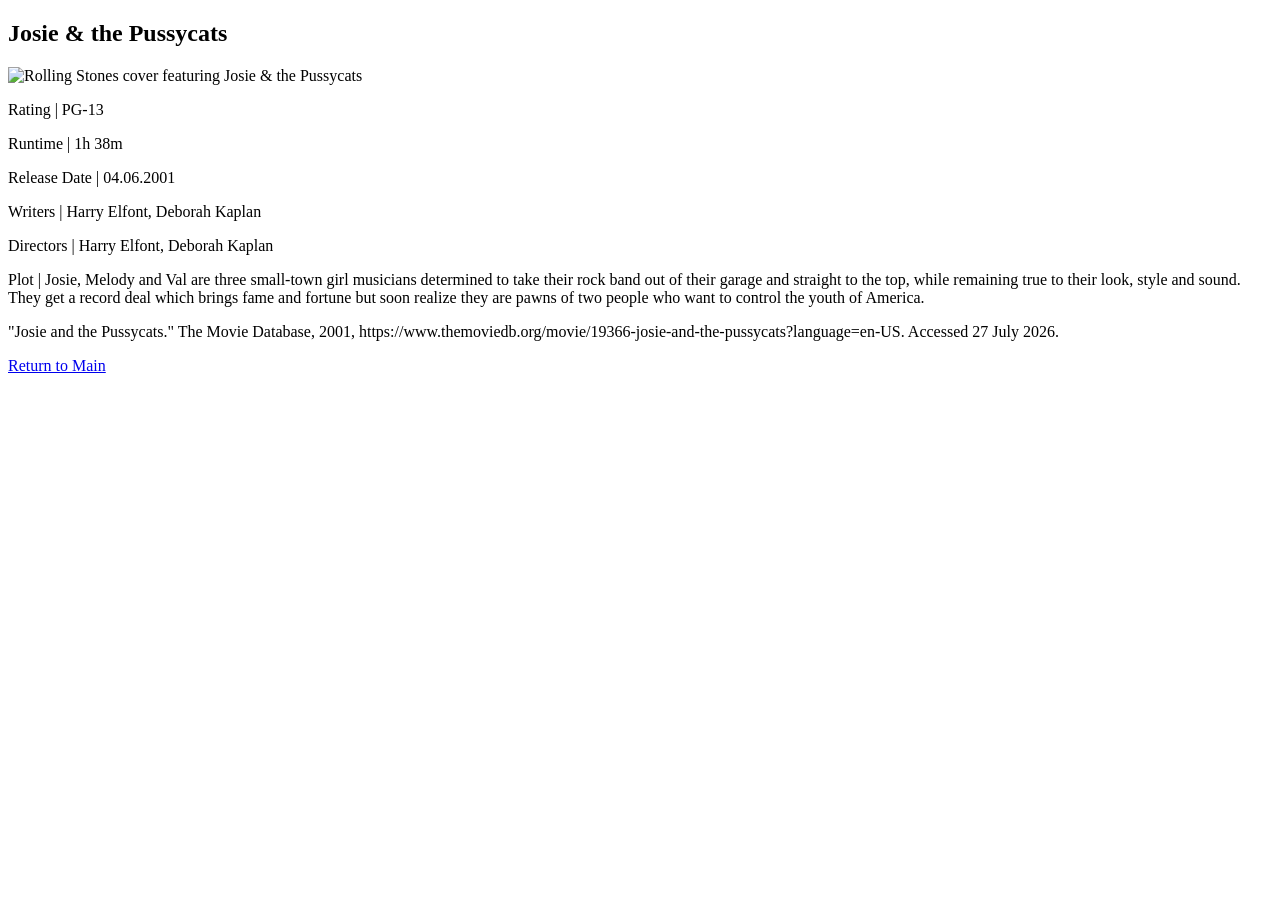
==== pages/josie.html @ ec2ff248 "tagged Josie page" ====
<!DOCTYPE html>
<html lang="en">
    <head>
        <meta charset="utf-8">
        <meta name="viewport" content="width:device-width, initial-scale=1.0"> 
        <meta name="author" content="Cristopher Farrell">
        <meta name="description" content="A summary of the film Turbo Kid.">
        <meta name="robots" content="index, follow">
        <title>Josie & the Pussycats | Farrell</title>
        <link rel="stylesheet" href="styles.css">
    </head>
    <body>
        <section id="title_poster">
            <h1>Josie & the Pussycats</h1>
            <img src="images/josie_rolling_stone_cover.jpg" alt="Rolling Stones cover featuring Josie & the Pussycats">
        </section>
        <section id="r_r_r">
            <p>Rating | PG-13</p>
            <p>Runtime | 1h 38m</p>
            <p>Release Date | 04.06.2001</p>
        </section>
        <section id="w_d">
            <p>Writers | Harry Elfont, Deborah Kaplan</p>
            <p>Directors | Harry Elfont, Deborah Kaplan</p>
        </section>
        <section id="plot">
            <p>
                Plot | Josie, Melody and Val are three small-town girl musicians determined to take their rock band out of their garage and straight to the top, 
                while remaining true to their look, style and sound. They get a record deal which brings fame and fortune but soon realize they are pawns of 
                two people who want to control the youth of America.
            </p>
        </section>
    </body>
    <footer>
        <p>"Josie and the Pussycats." The Movie Database, 2001, https://www.themoviedb.org/movie/19366-josie-and-the-pussycats?language=en-US. Accessed 27 July 2026.</p>
        <a href="index.html">Return to Main</a>
    </footer>
</html>
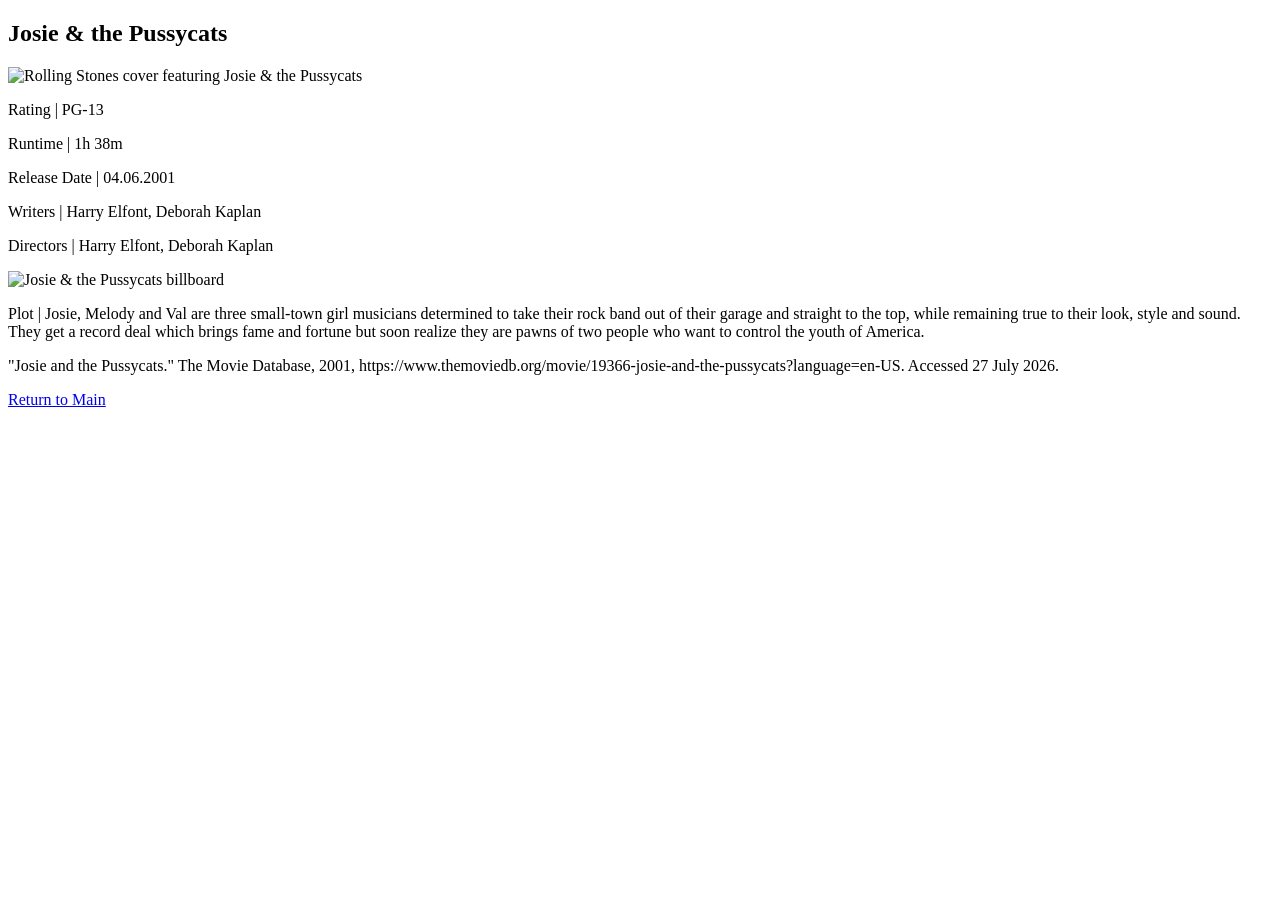
==== commit 90697571: "changed stylesheet added img" ====
--- a/pages/josie.html
+++ b/pages/josie.html
@@ -7,7 +7,7 @@
         <meta name="description" content="A summary of the film Turbo Kid.">
         <meta name="robots" content="index, follow">
         <title>Josie & the Pussycats | Farrell</title>
-        <link rel="stylesheet" href="styles.css">
+        <link rel="stylesheet" href="josie_styles.css">
     </head>
     <body>
         <section id="title_poster">
@@ -23,6 +23,7 @@
             <p>Writers | Harry Elfont, Deborah Kaplan</p>
             <p>Directors | Harry Elfont, Deborah Kaplan</p>
         </section>
+        <img src="josie_billboard.png" alt="Josie & the Pussycats billboard">
         <section id="plot">
             <p>
                 Plot | Josie, Melody and Val are three small-town girl musicians determined to take their rock band out of their garage and straight to the top, 
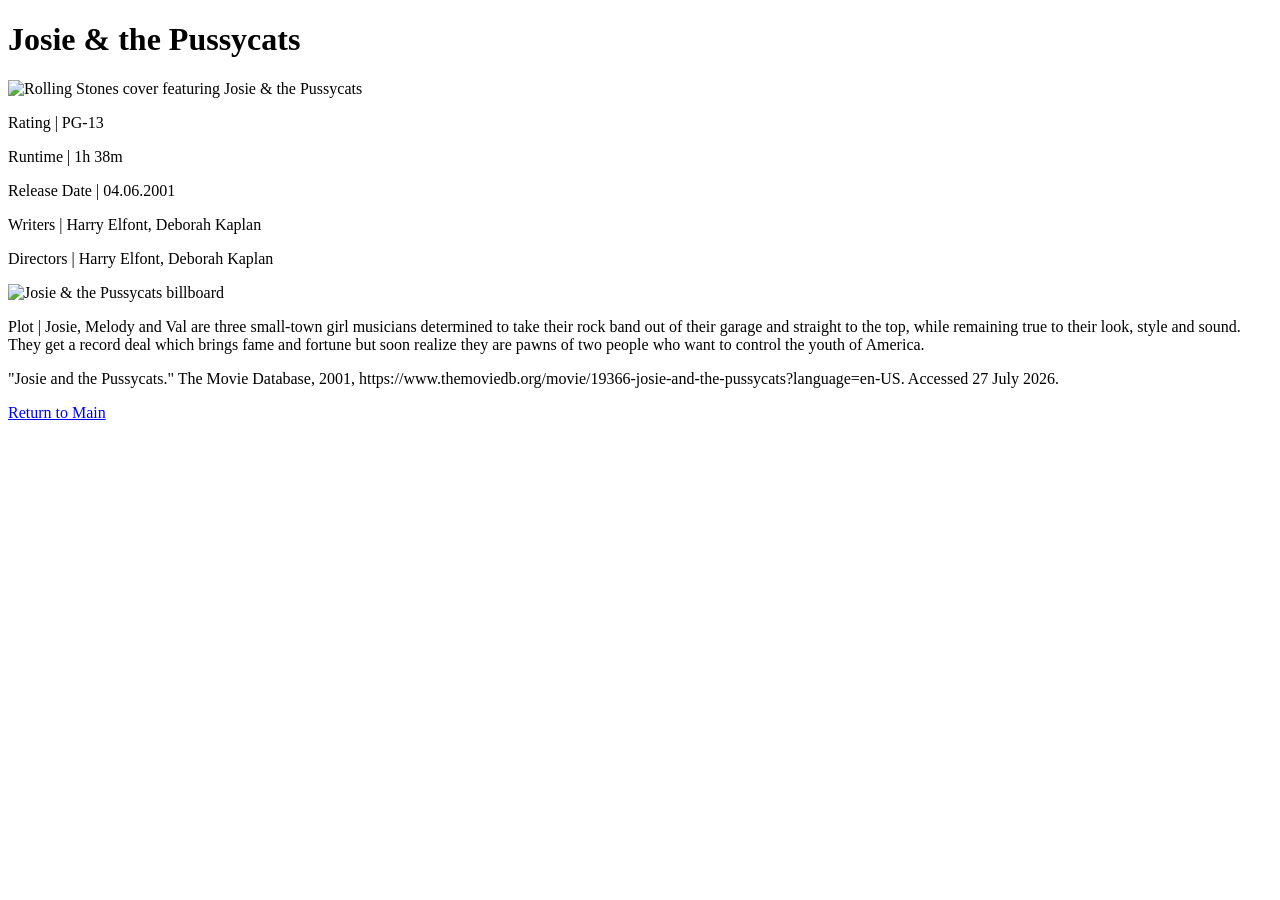
==== commit e63e704e: "checked html in validator updated according to guidelines" ====
--- a/pages/josie.html
+++ b/pages/josie.html
@@ -10,30 +10,30 @@
         <link rel="stylesheet" href="josie_styles.css">
     </head>
     <body>
-        <section id="title_poster">
+        <div id="title_poster">
             <h1>Josie & the Pussycats</h1>
             <img src="images/josie_rolling_stone_cover.jpg" alt="Rolling Stones cover featuring Josie & the Pussycats">
-        </section>
-        <section id="r_r_r">
+        </div>
+        <div id="r_r_r">
             <p>Rating | PG-13</p>
             <p>Runtime | 1h 38m</p>
             <p>Release Date | 04.06.2001</p>
-        </section>
-        <section id="w_d">
+        </div>
+        <div id="w_d">
             <p>Writers | Harry Elfont, Deborah Kaplan</p>
             <p>Directors | Harry Elfont, Deborah Kaplan</p>
-        </section>
+        </div>
         <img src="josie_billboard.png" alt="Josie & the Pussycats billboard">
-        <section id="plot">
+        <div id="plot">
             <p>
                 Plot | Josie, Melody and Val are three small-town girl musicians determined to take their rock band out of their garage and straight to the top, 
                 while remaining true to their look, style and sound. They get a record deal which brings fame and fortune but soon realize they are pawns of 
                 two people who want to control the youth of America.
             </p>
-        </section>
+        </div>
+        <footer>
+            <p>"Josie and the Pussycats." The Movie Database, 2001, https://www.themoviedb.org/movie/19366-josie-and-the-pussycats?language=en-US. Accessed 27 July 2026.</p>
+            <a href="/index.html">Return to Main</a>
+        </footer>
     </body>
-    <footer>
-        <p>"Josie and the Pussycats." The Movie Database, 2001, https://www.themoviedb.org/movie/19366-josie-and-the-pussycats?language=en-US. Accessed 27 July 2026.</p>
-        <a href="index.html">Return to Main</a>
-    </footer>
 </html>
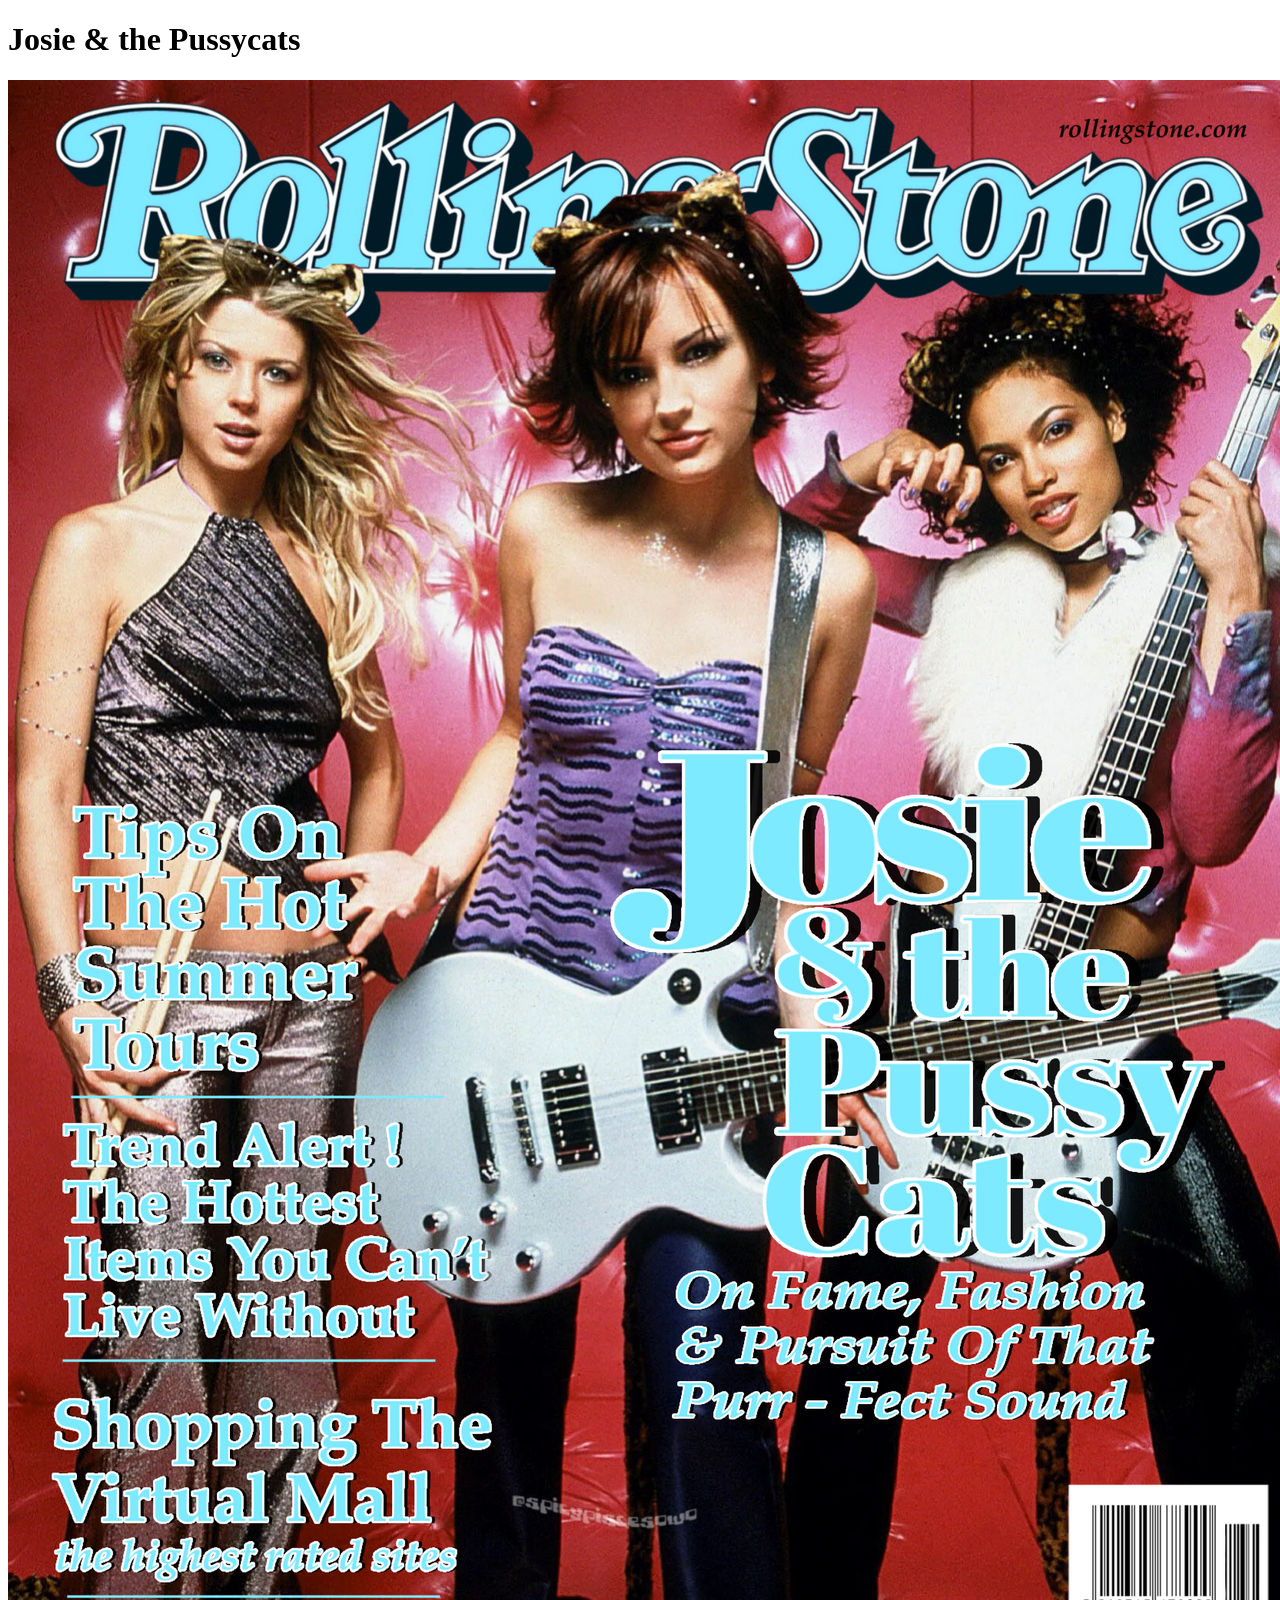
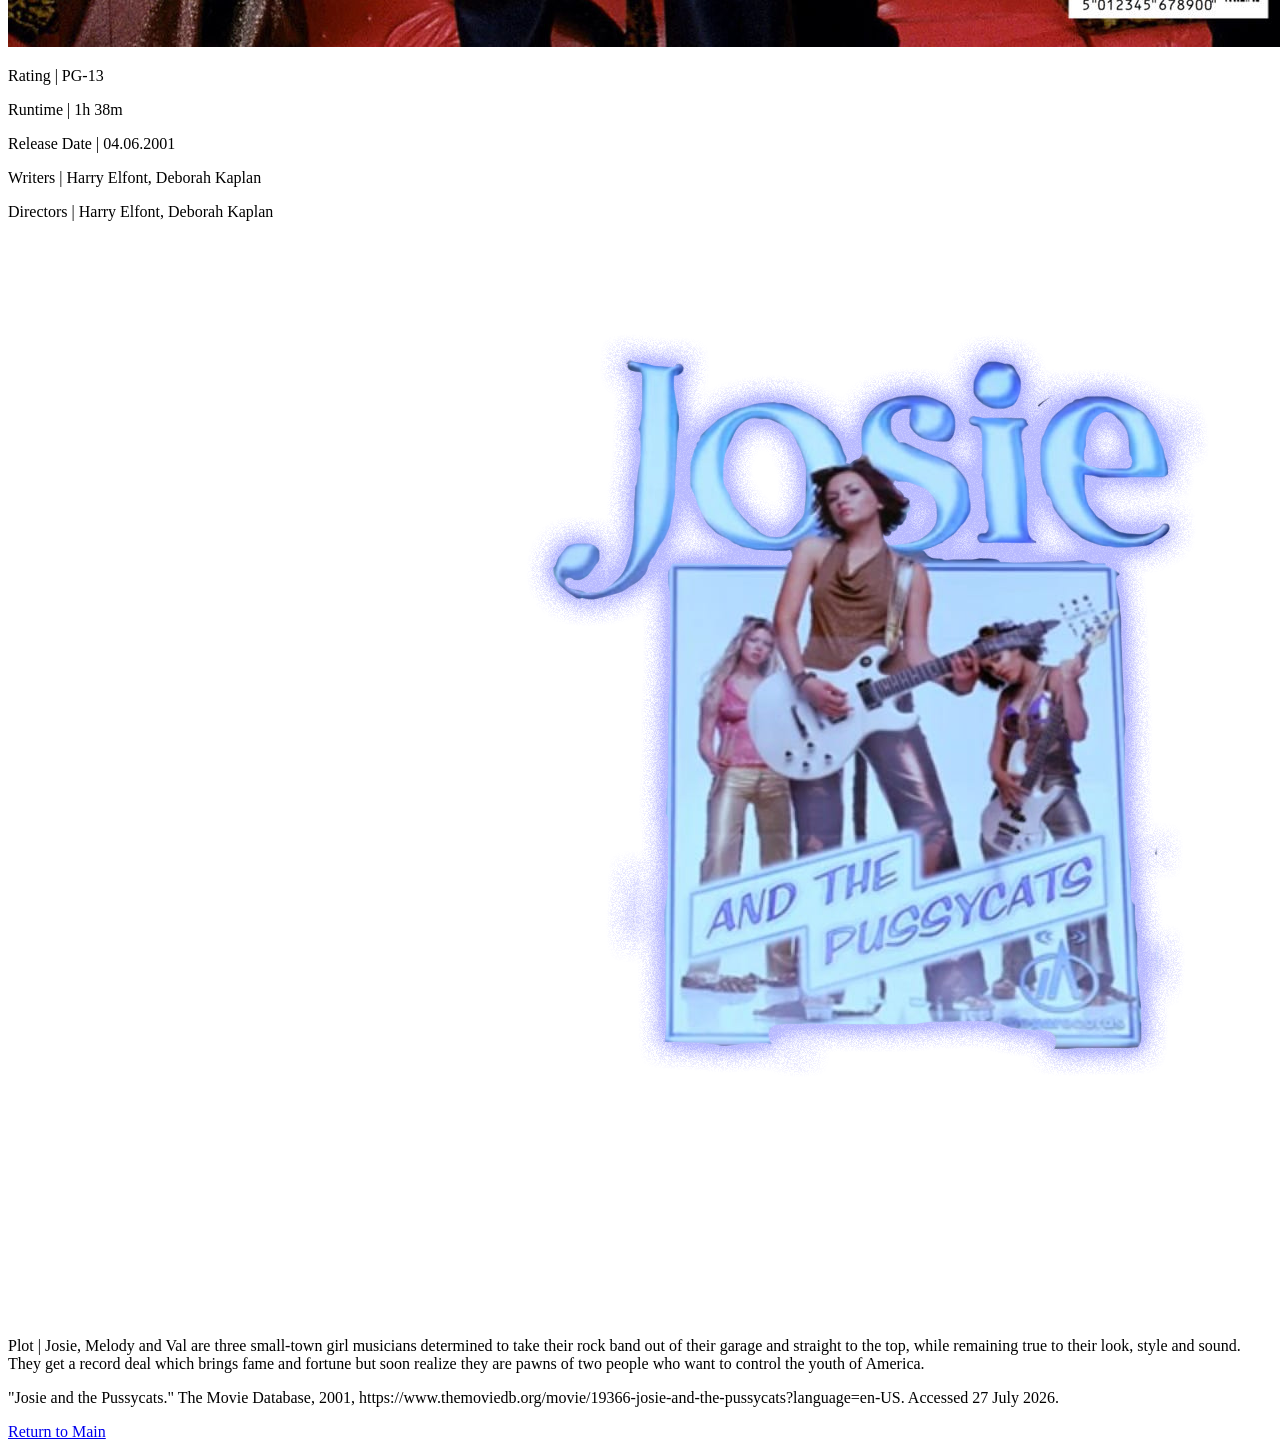
==== commit 6dccfb09: "tagged  movie pages" ====
--- a/pages/josie.html
+++ b/pages/josie.html
@@ -7,12 +7,12 @@
         <meta name="description" content="A summary of the film Turbo Kid.">
         <meta name="robots" content="index, follow">
         <title>Josie & the Pussycats | Farrell</title>
-        <link rel="stylesheet" href="josie_styles.css">
+        <link rel="stylesheet" href="../styles/josie_styles.css">
     </head>
     <body>
         <div id="title_poster">
             <h1>Josie & the Pussycats</h1>
-            <img src="images/josie_rolling_stone_cover.jpg" alt="Rolling Stones cover featuring Josie & the Pussycats">
+            <img src="../images/josie_rolling_stone_cover.jpg" alt="Rolling Stones cover featuring Josie & the Pussycats">
         </div>
         <div id="r_r_r">
             <p>Rating | PG-13</p>
@@ -23,7 +23,7 @@
             <p>Writers | Harry Elfont, Deborah Kaplan</p>
             <p>Directors | Harry Elfont, Deborah Kaplan</p>
         </div>
-        <img src="josie_billboard.png" alt="Josie & the Pussycats billboard">
+        <img src="../images/josie_billboard.png" alt="Josie & the Pussycats billboard">
         <div id="plot">
             <p>
                 Plot | Josie, Melody and Val are three small-town girl musicians determined to take their rock band out of their garage and straight to the top, 
@@ -33,7 +33,7 @@
         </div>
         <footer>
             <p>"Josie and the Pussycats." The Movie Database, 2001, https://www.themoviedb.org/movie/19366-josie-and-the-pussycats?language=en-US. Accessed 27 July 2026.</p>
-            <a href="/index.html">Return to Main</a>
+            <a href="../index.html">Return to Main</a>
         </footer>
     </body>
 </html>
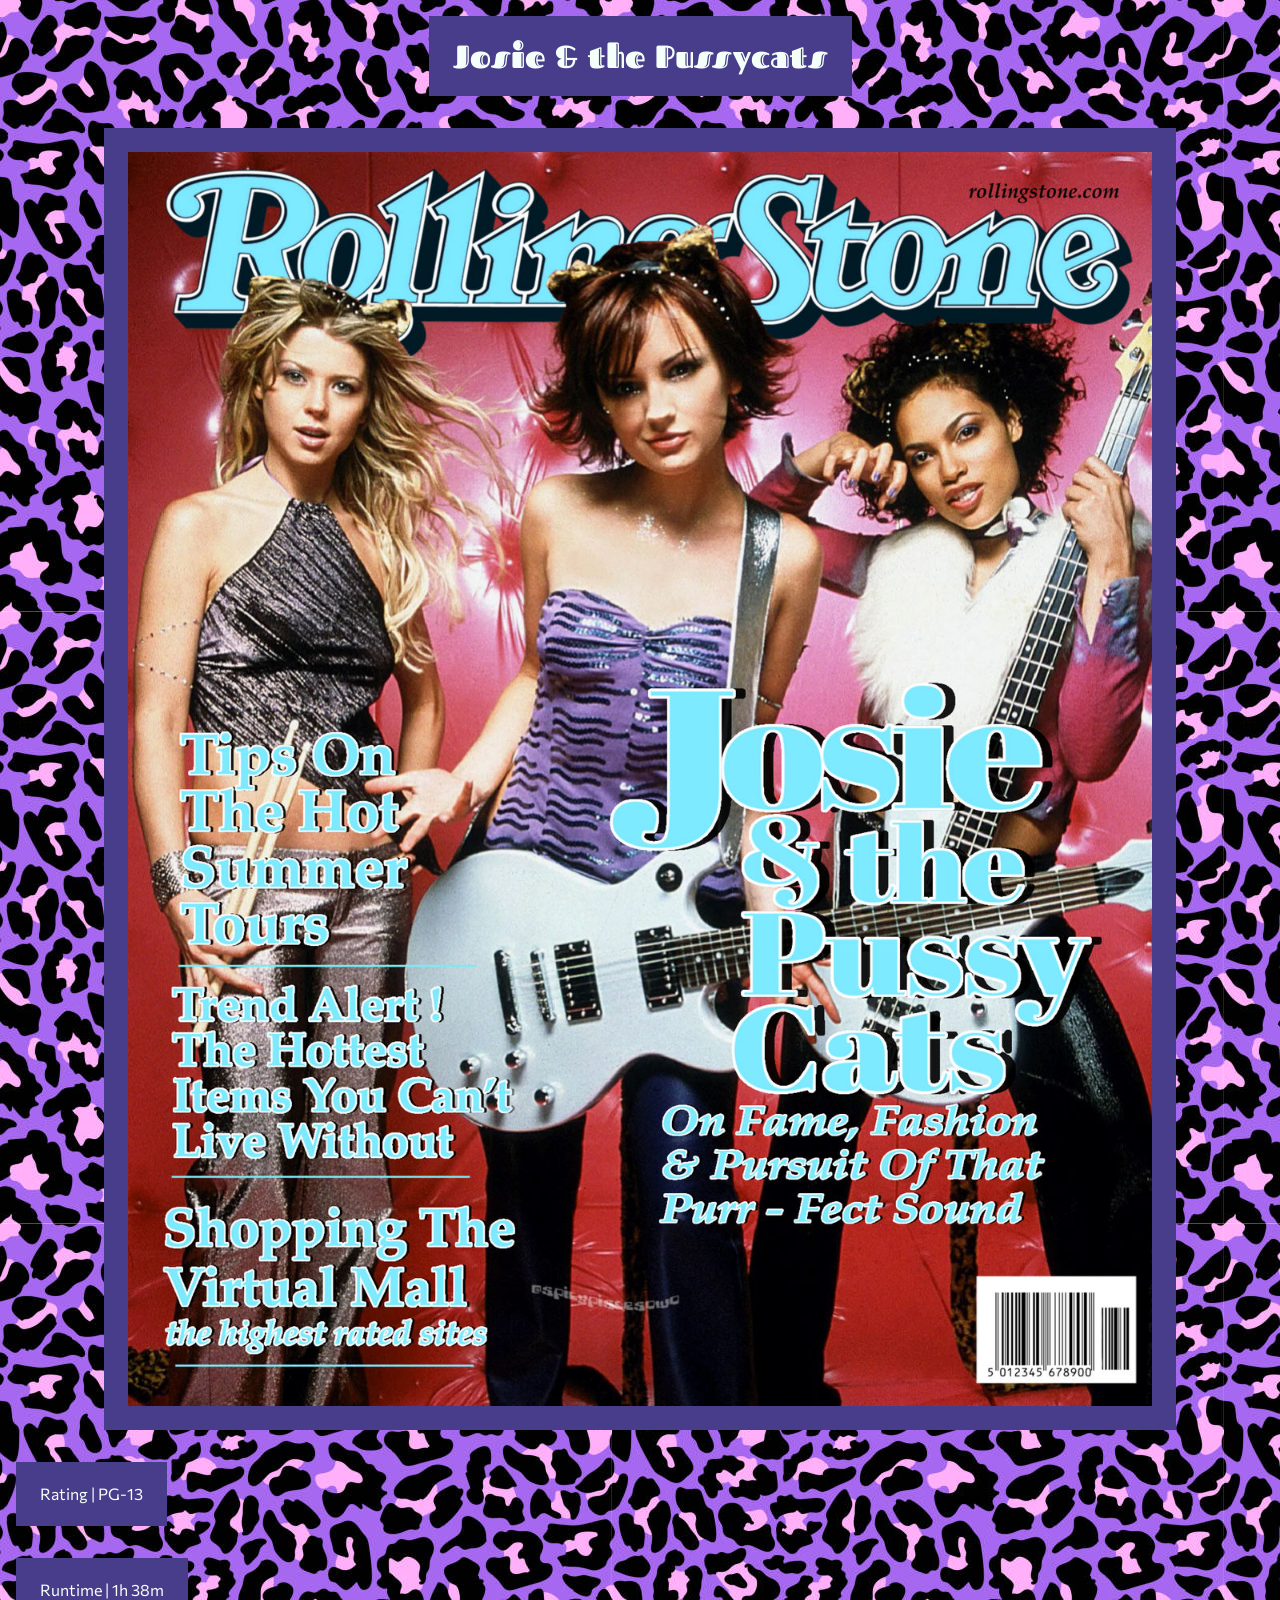
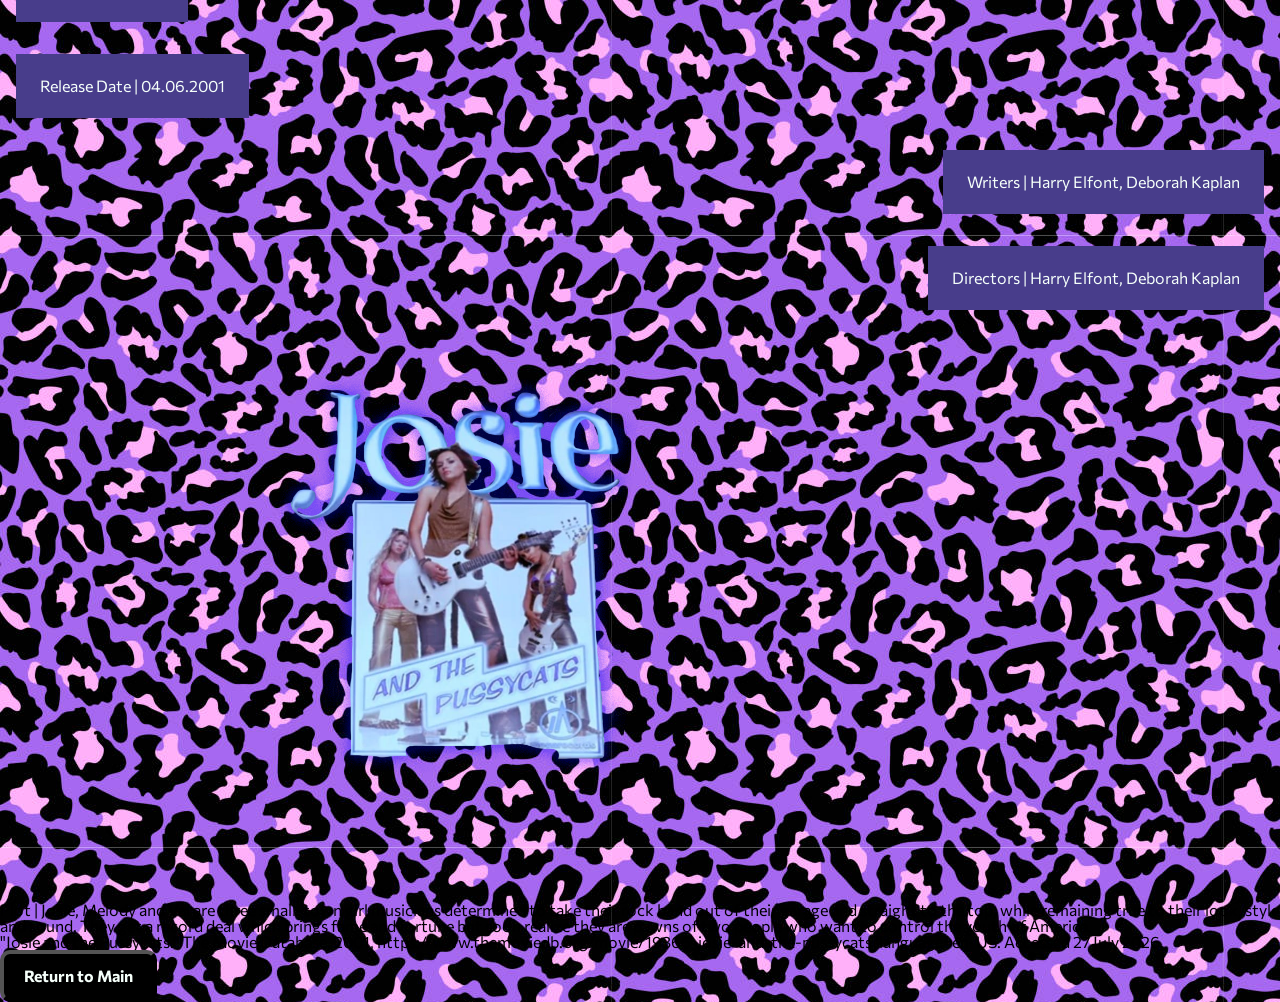
==== commit ea40584c: "added styles for josie page set bg organized some of the tex" ====
--- a/pages/josie.html
+++ b/pages/josie.html
@@ -7,6 +7,9 @@
         <meta name="description" content="A summary of the film Turbo Kid.">
         <meta name="robots" content="index, follow">
         <title>Josie & the Pussycats | Farrell</title>
+        <link rel="preconnect" href="https://fonts.googleapis.com">
+        <link rel="preconnect" href="https://fonts.gstatic.com" crossorigin>
+        <link href="https://fonts.googleapis.com/css2?family=Commissioner:wght@100..900&family=Fascinate+Inline&display=swap" rel="stylesheet">
         <link rel="stylesheet" href="../styles/josie_styles.css">
     </head>
     <body>
@@ -33,7 +36,7 @@
         </div>
         <footer>
             <p>"Josie and the Pussycats." The Movie Database, 2001, https://www.themoviedb.org/movie/19366-josie-and-the-pussycats?language=en-US. Accessed 27 July 2026.</p>
-            <a href="../index.html">Return to Main</a>
+            <a href="../index.html" class="button">Return to Main</a>
         </footer>
     </body>
 </html>
--- a/styles/josie_styles.css
+++ b/styles/josie_styles.css
@@ -0,0 +1,121 @@
+/* CSS BY CRISTOPHER FARRELL */
+/* UPDATED 09.22.2026 */
+
+/*** CSS RESET ***/
+
+/* http://meyerweb.com/eric/tools/css/reset/ 
+   v2.0 | 20110126
+   License: none (public domain)
+*/
+
+html, body, div, span, applet, object, iframe,
+h1, h2, h3, h4, h5, h6, p, blockquote, pre,
+a, abbr, acronym, address, big, cite, code,
+del, dfn, em, img, ins, kbd, q, s, samp,
+small, strike, strong, sub, sup, tt, var,
+b, u, i, center,
+dl, dt, dd, ol, ul, li,
+fieldset, form, label, legend,
+table, caption, tbody, tfoot, thead, tr, th, td,
+article, aside, canvas, details, embed, 
+figure, figcaption, footer, header, hgroup, 
+menu, nav, output, ruby, section, summary,
+time, mark, audio, video {
+	margin: 0;
+	padding: 0;
+	border: 0;
+	font-size: 100%;
+	font: inherit;
+	vertical-align: baseline;
+}
+/* HTML5 display-role reset for older browsers */
+article, aside, details, figcaption, figure, 
+footer, header, hgroup, menu, nav, section {
+	display: block;
+}
+body {
+	line-height: 1;
+}
+ol, ul {
+	list-style: none;
+}
+blockquote, q {
+	quotes: none;
+}
+blockquote:before, blockquote:after,
+q:before, q:after {
+	content: '';
+	content: none;
+}
+table {
+	border-collapse: collapse;
+	border-spacing: 0;
+}
+
+/*** ROOT STYLES ***/
+:root {
+    --dark-blue: rgb(72, 61, 139);
+    --pink: rgb(255, 105, 180);
+    --white: rgb(245,255,250);
+    --black: rgb(0, 0, 0);
+    --main-font: "Commissioner", sans-serif;
+    --title-font: "Fascinate Inline", system-ui;
+}
+
+/*** UNIVERSAL STYLES ***/
+
+body {
+    background-image: url("../images/leopard-texture.jpg");
+    font-family: var(--main-font);
+    display: flex;
+    flex-direction: column;
+}
+
+h1 {
+    font-family: var(--title-font);
+    font-size: 2rem;
+}
+
+img { 
+    width: 80vw;
+    height: auto;
+    max-width: 100%;
+}
+
+#title_poster, #w_d {
+    display: grid;
+    grid-template-rows: auto auto;
+    align-items: center;
+    justify-items: center;
+}
+
+#title_poster h1, #title_poster img, #r_r_r p, #w_d p {
+    padding: 1.5rem;
+    margin: 1rem;
+    background-color: var(--dark-blue);
+    color: var(--white);
+}
+
+#r_r_r {
+    display: grid;
+    grid-template-rows: auto auto auto;
+    align-items: center;
+    justify-items: left;
+}
+
+#w_d {
+    justify-items: right;
+}
+
+.button {
+    text-decoration: none;
+    text-align: center;
+    background-color: var(--black);
+    color: var(--white);
+    padding: 14px 20px;
+    display: inline-block;
+    font-weight: bold;
+    border-radius: 10px;
+    border: 4px var(--black) outset;
+    transition: background-color 0.3s ease;
+}
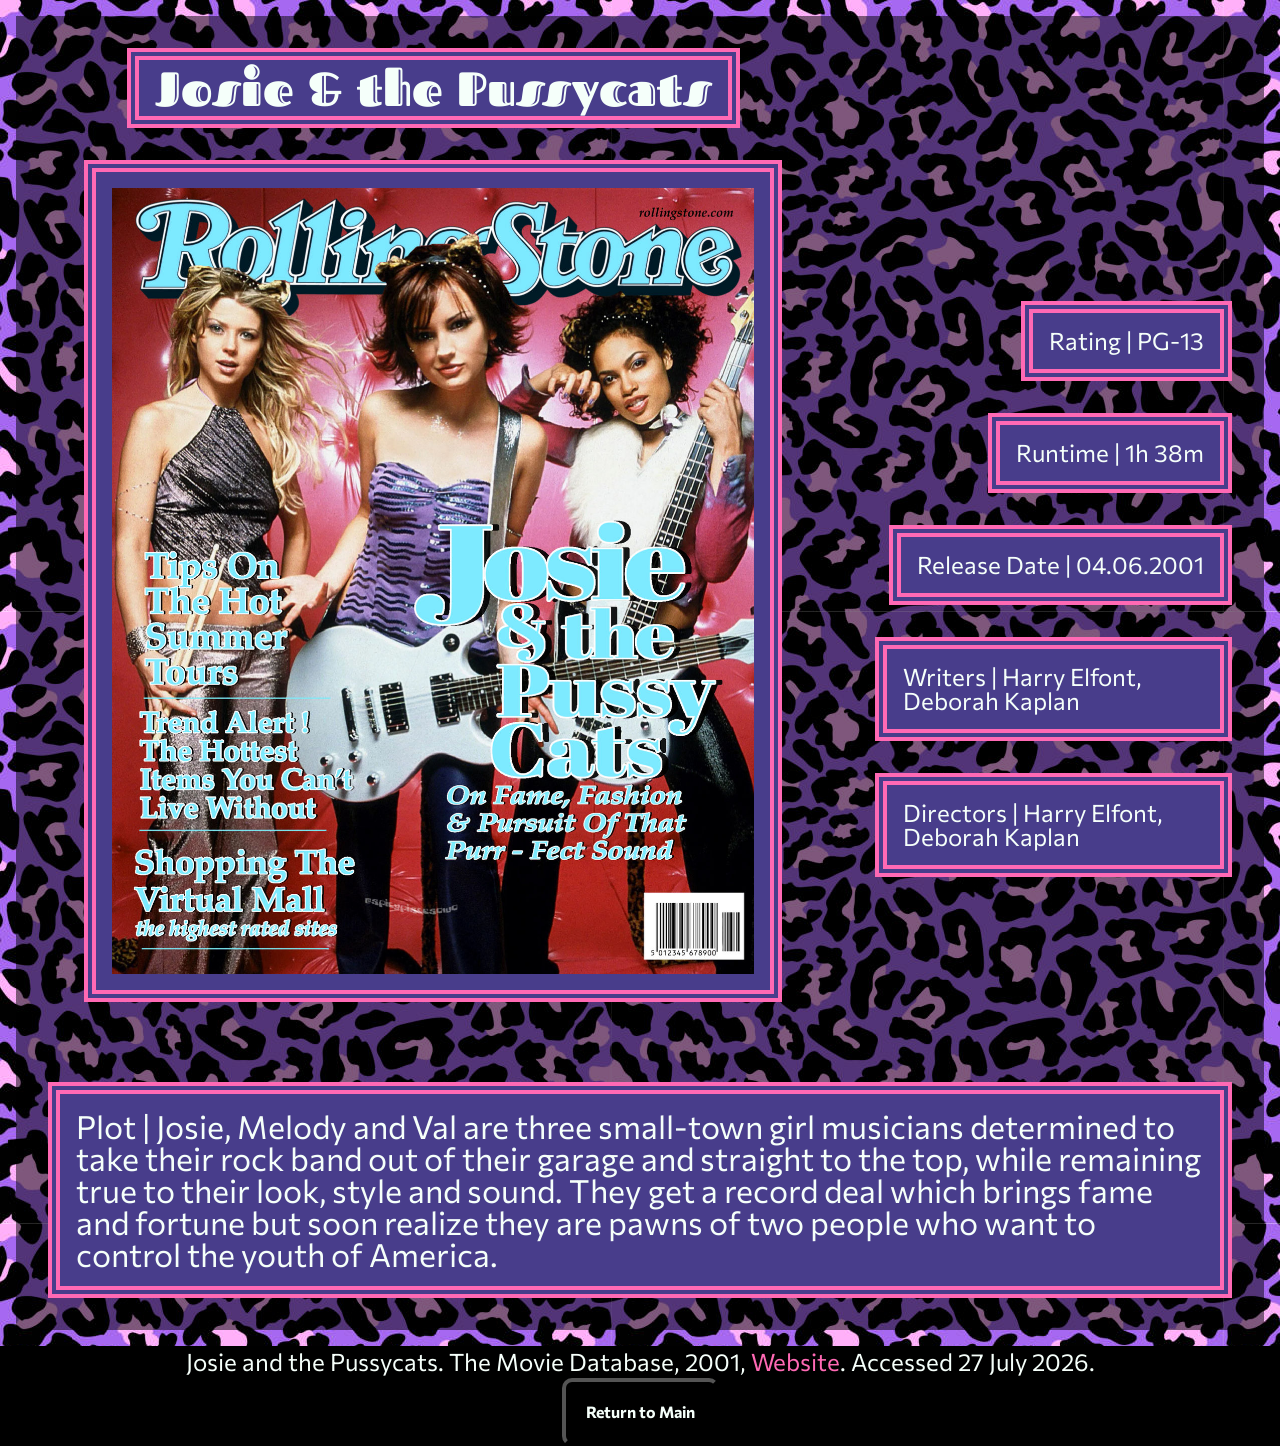
==== commit 7a4f14c9: "styled josie page" ====
--- a/pages/josie.html
+++ b/pages/josie.html
@@ -13,29 +13,32 @@
         <link rel="stylesheet" href="../styles/josie_styles.css">
     </head>
     <body>
-        <div id="title_poster">
-            <h1>Josie & the Pussycats</h1>
-            <img src="../images/josie_rolling_stone_cover.jpg" alt="Rolling Stones cover featuring Josie & the Pussycats">
-        </div>
-        <div id="r_r_r">
-            <p>Rating | PG-13</p>
-            <p>Runtime | 1h 38m</p>
-            <p>Release Date | 04.06.2001</p>
-        </div>
-        <div id="w_d">
-            <p>Writers | Harry Elfont, Deborah Kaplan</p>
-            <p>Directors | Harry Elfont, Deborah Kaplan</p>
-        </div>
-        <img src="../images/josie_billboard.png" alt="Josie & the Pussycats billboard">
-        <div id="plot">
-            <p>
-                Plot | Josie, Melody and Val are three small-town girl musicians determined to take their rock band out of their garage and straight to the top, 
-                while remaining true to their look, style and sound. They get a record deal which brings fame and fortune but soon realize they are pawns of 
-                two people who want to control the youth of America.
-            </p>
-        </div>
+        <main>
+            <div id="title_poster">
+                <h1>Josie & the Pussycats</h1>
+                <img src="../images/josie_rolling_stone_cover.jpg" alt="Rolling Stones cover featuring Josie & the Pussycats">
+            </div>
+            <div id="middle">
+                <div id="r_r_r">
+                    <p>Rating | PG-13</p>
+                    <p>Runtime | 1h 38m</p>
+                    <p>Release Date | 04.06.2001</p>
+                </div>
+                <div id="w_d">
+                    <p>Writers | Harry Elfont, Deborah Kaplan</p>
+                    <p>Directors | Harry Elfont, Deborah Kaplan</p>
+                </div>
+            </div>
+            <div id="plot">
+                <p>
+                    Plot | Josie, Melody and Val are three small-town girl musicians determined to take their rock band out of their garage and straight to the top, 
+                    while remaining true to their look, style and sound. They get a record deal which brings fame and fortune but soon realize they are pawns of 
+                    two people who want to control the youth of America.
+                </p>
+            </div>
+        </main>
         <footer>
-            <p>"Josie and the Pussycats." The Movie Database, 2001, https://www.themoviedb.org/movie/19366-josie-and-the-pussycats?language=en-US. Accessed 27 July 2026.</p>
+            <p><cite>Josie and the Pussycats.</cite> The Movie Database, 2001, <a href="https://www.themoviedb.org/movie/19366-josie-and-the-pussycats?language=en-US">Website</a>. Accessed 27 July 2026.</p>
             <a href="../index.html" class="button">Return to Main</a>
         </footer>
     </body>
--- a/styles/josie_styles.css
+++ b/styles/josie_styles.css
@@ -67,8 +67,16 @@
 body {
     background-image: url("../images/leopard-texture.jpg");
     font-family: var(--main-font);
+    font-size: 1rem;
     display: flex;
     flex-direction: column;
+    line-height: 1.5rem;
+}
+
+main { 
+    margin: 1rem;
+    padding: 1rem;
+    background-color: rgba(0, 0, 0, 0.5);
 }
 
 h1 {
@@ -79,7 +87,7 @@
 img { 
     width: 80vw;
     height: auto;
-    max-width: 100%;
+    max-width: 80%;
 }
 
 #title_poster, #w_d {
@@ -89,11 +97,25 @@
     justify-items: center;
 }
 
-#title_poster h1, #title_poster img, #r_r_r p, #w_d p {
-    padding: 1.5rem;
+h1, #title_poster img, #r_r_r p, #w_d p, #plot {
+    padding: 1rem;
     margin: 1rem;
     background-color: var(--dark-blue);
     color: var(--white);
+    border: 12px var(--pink) double; 
+}
+
+#r_r_r p:first-word, #w_d p:first-word {
+    font-weight: bold;
+}
+
+#middle {
+    display: flex;
+    flex-direction: row;
+}
+
+#r_r_r p, #w_d p {
+    flex: 1;
 }
 
 #r_r_r {
@@ -105,6 +127,25 @@
 
 #w_d {
     justify-items: right;
+}
+
+#plot {
+    line-height: 2rem;
+}
+
+footer {
+    background-color: var(--black);
+    color: var(--white);
+    line-height: 2rem;
+    width: 100%;
+    display: flex;
+    flex-direction: column;
+    align-items: center;
+}
+
+footer a {
+    text-decoration: none;
+    color: var(--pink);
 }
 
 .button {
@@ -118,4 +159,57 @@
     border-radius: 10px;
     border: 4px var(--black) outset;
     transition: background-color 0.3s ease;
+}
+
+/*** MED SCREENS ***/
+
+@media (min-width: 680px) {
+    main {
+        display: grid;
+        grid-template-columns: 1fr 1fr 1fr;
+        align-items: center;
+        gap: 1.5rem;
+    }
+
+    h1 {
+        font-size: 2.5rem;
+    }
+
+    #title_poster {
+        grid-area: 1 / span 2;
+    }
+
+    #plot p {
+        font-size: 1.5rem;
+    }
+
+    #middle {
+        padding-top: 8rem;
+        grid-area: 1 / 3;
+        display: flex;
+        flex-direction: column;
+    }
+
+    #r_r_r {
+        justify-items: right;
+    }
+
+    #plot {
+        grid-area: 3 / span 3;
+    }
+}
+
+@media (min-width: 1200px) {
+    h1 {
+        font-size: 3rem;
+    }
+
+    p { 
+        font-size: 1.5rem;
+    }
+
+    #plot p {
+        font-size: 2rem;
+    }
+
 }
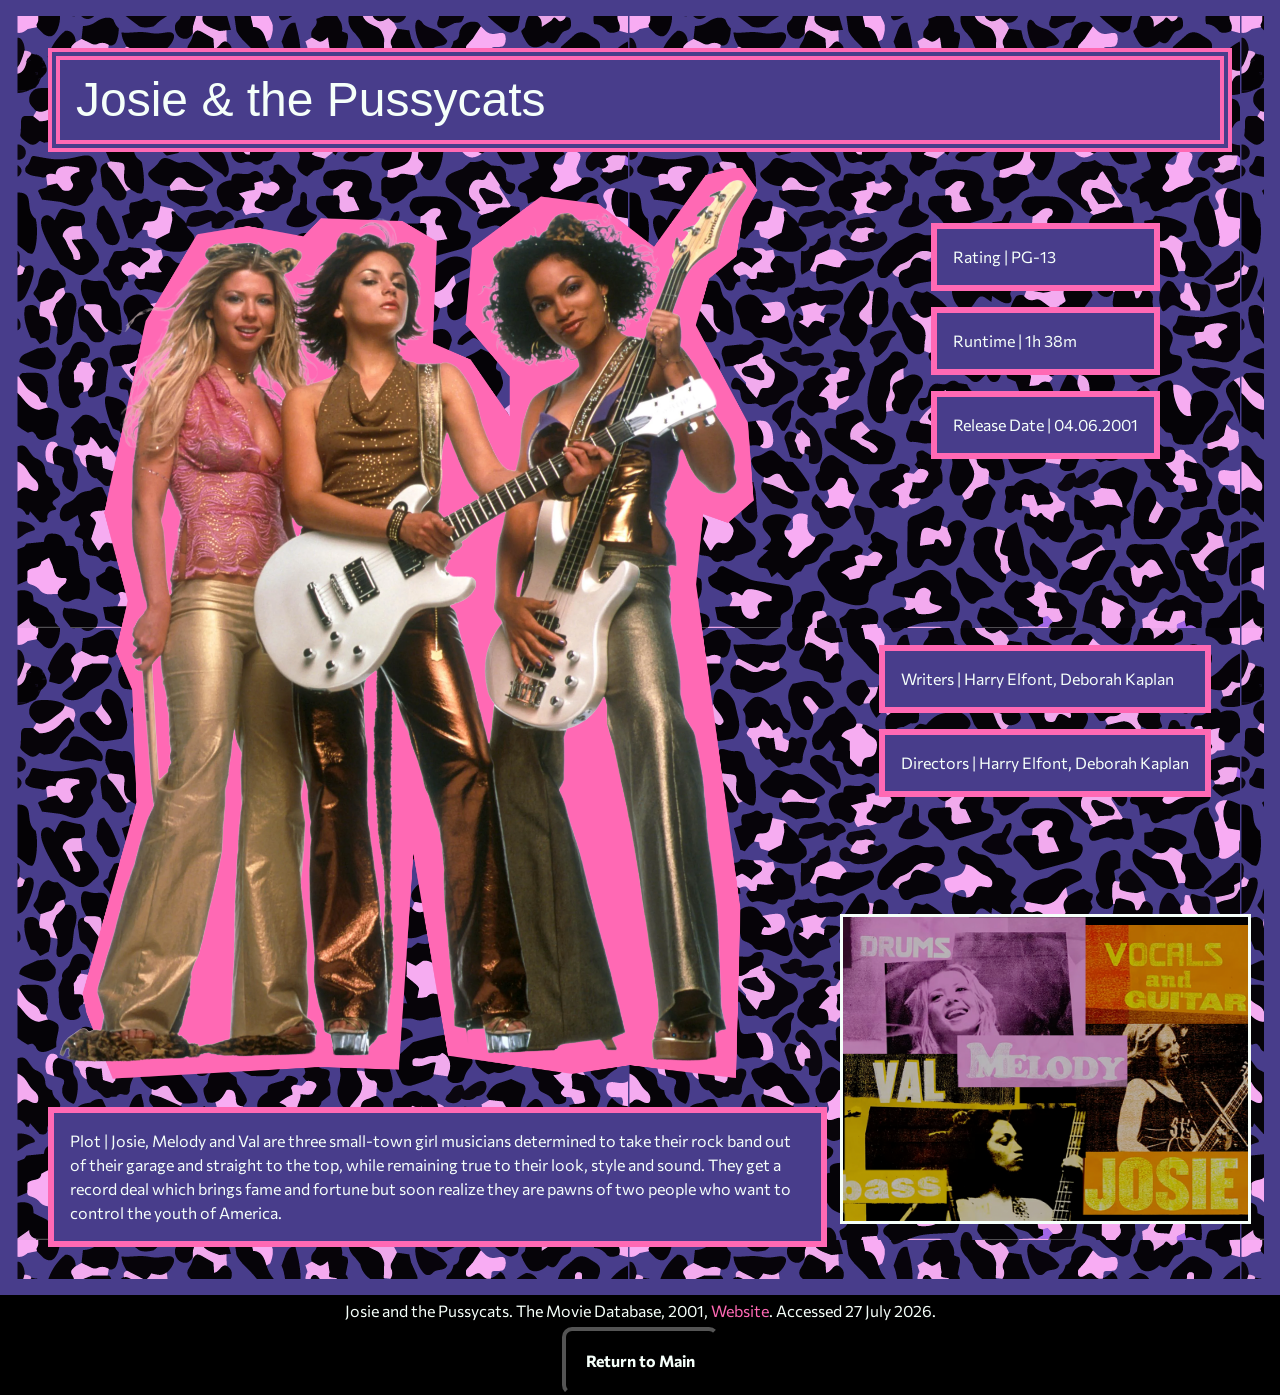
==== commit add413f6: "refined josie page" ====
--- a/pages/josie.html
+++ b/pages/josie.html
@@ -9,26 +9,27 @@
         <title>Josie & the Pussycats | Farrell</title>
         <link rel="preconnect" href="https://fonts.googleapis.com">
         <link rel="preconnect" href="https://fonts.gstatic.com" crossorigin>
-        <link href="https://fonts.googleapis.com/css2?family=Commissioner:wght@100..900&family=Fascinate+Inline&display=swap" rel="stylesheet">
+        <link href="https://fonts.googleapis.com/css2?family=Commissioner:wght@100..900&family=Slackey&display=swap" rel="stylesheet">
         <link rel="stylesheet" href="../styles/josie_styles.css">
     </head>
     <body>
         <main>
-            <div id="title_poster">
+            <header>
                 <h1>Josie & the Pussycats</h1>
-                <img src="../images/josie_rolling_stone_cover.jpg" alt="Rolling Stones cover featuring Josie & the Pussycats">
-            </div>
+            </header>
             <div id="middle">
                 <div id="r_r_r">
                     <p>Rating | PG-13</p>
                     <p>Runtime | 1h 38m</p>
                     <p>Release Date | 04.06.2001</p>
                 </div>
+                <img src="../images/josie_assets/pussycats_names.png" alt="Gals w their names and instruments.">
                 <div id="w_d">
                     <p>Writers | Harry Elfont, Deborah Kaplan</p>
                     <p>Directors | Harry Elfont, Deborah Kaplan</p>
                 </div>
             </div>
+            <img class="glam_shot" src="../images/josie_assets/josie_glam_shot.png" alt="Josie, Mel, and Val with a pink background.">
             <div id="plot">
                 <p>
                     Plot | Josie, Melody and Val are three small-town girl musicians determined to take their rock band out of their garage and straight to the top, 
--- a/styles/josie_styles.css
+++ b/styles/josie_styles.css
@@ -55,49 +55,79 @@
 /*** ROOT STYLES ***/
 :root {
     --dark-blue: rgb(72, 61, 139);
-    --pink: rgb(255, 105, 180);
+    --pink: #ff69b4;
     --white: rgb(245,255,250);
     --black: rgb(0, 0, 0);
     --main-font: "Commissioner", sans-serif;
-    --title-font: "Fascinate Inline", system-ui;
+    --title-font: "Slackey", sans-serif;
 }
 
 /*** UNIVERSAL STYLES ***/
 
 body {
-    background-image: url("../images/leopard-texture.jpg");
+    background-color: var(--dark-blue);
     font-family: var(--main-font);
     font-size: 1rem;
-    display: flex;
-    flex-direction: column;
     line-height: 1.5rem;
 }
 
 main { 
     margin: 1rem;
     padding: 1rem;
-    background-color: rgba(0, 0, 0, 0.5);
+    background-image: url("../images/josie_assets/leopard-texture.png");
+    display: grid;
+    grid-template-columns: 1fr 1fr;
+}
+
+header {
+    grid-area: 1 / span 2;
+    line-height: 2rem;
 }
 
 h1 {
     font-family: var(--title-font);
     font-size: 2rem;
+    justify-self: center;
 }
 
 img { 
-    width: 80vw;
+    width: 85vw;
+    height: auto;
+    max-width: 90%;
+}
+
+.glam_shot {
+    grid-area: 2 / span 2;
+}
+
+#middle {
+    grid-area: 3 / span 2;
+    display: grid;
+    grid-template-columns: repeat(3, 1fr);
+    place-items: center;
+}
+
+#middle img {
+    width: 75vw;
     height: auto;
     max-width: 80%;
-}
-
-#title_poster, #w_d {
-    display: grid;
-    grid-template-rows: auto auto;
-    align-items: center;
-    justify-items: center;
-}
-
-h1, #title_poster img, #r_r_r p, #w_d p, #plot {
+    grid-area: 4 / span 3;
+    border: 3px var(--white) solid;
+}
+
+#r_r_r {
+    grid-area: 1 / span 3;
+}
+
+#w_d { 
+    grid-area: 3 / span 3;
+}
+
+#plot {
+    grid-area: 4 / span 2;
+}
+
+header, #r_r_r p, #w_d p, #plot {
     padding: 1rem;
     margin: 1rem;
     background-color: var(--dark-blue);
@@ -105,33 +135,10 @@
     border: 12px var(--pink) double; 
 }
 
-#r_r_r p:first-word, #w_d p:first-word {
-    font-weight: bold;
-}
-
-#middle {
-    display: flex;
-    flex-direction: row;
-}
-
-#r_r_r p, #w_d p {
-    flex: 1;
-}
-
-#r_r_r {
-    display: grid;
-    grid-template-rows: auto auto auto;
-    align-items: center;
-    justify-items: left;
-}
-
-#w_d {
-    justify-items: right;
-}
-
-#plot {
-    line-height: 2rem;
-}
+#r_r_r p, #w_d p, #plot {
+    border: 6px var(--pink) solid; 
+}
+
 
 footer {
     background-color: var(--black);
@@ -161,55 +168,50 @@
     transition: background-color 0.3s ease;
 }
 
+.button:hover {
+    background-color: var(--white);
+    color: var(--black);
+}
+
 /*** MED SCREENS ***/
 
-@media (min-width: 680px) {
-    main {
-        display: grid;
-        grid-template-columns: 1fr 1fr 1fr;
-        align-items: center;
-        gap: 1.5rem;
-    }
-
+@media (min-width: 768px) {
     h1 {
         font-size: 2.5rem;
-    }
-
-    #title_poster {
-        grid-area: 1 / span 2;
-    }
-
-    #plot p {
-        font-size: 1.5rem;
+        line-height: 3rem;
+    }
+
+    main {
+        grid-template-columns: repeat(3, 1fr);
+    }
+
+    header {
+        grid-area: 1 / span 3;
+        place-content: center;
+    }
+
+    .glam_shot {
+        grid-area: 2 / span 2;
     }
 
     #middle {
-        padding-top: 8rem;
-        grid-area: 1 / 3;
-        display: flex;
-        flex-direction: column;
-    }
-
-    #r_r_r {
-        justify-items: right;
-    }
-
-    #plot {
-        grid-area: 3 / span 3;
-    }
-}
-
-@media (min-width: 1200px) {
+        grid-area: 2 / 3 / span 3;
+    }
+
+}
+
+@media (min-width: 1024px) {
     h1 {
         font-size: 3rem;
     }
 
-    p { 
-        font-size: 1.5rem;
-    }
-
-    #plot p {
-        font-size: 2rem;
+    #middle {
+        justify-content: space-around;
+    }
+
+    #middle img {
+        margin-top: 1.5rem;
+        max-width: 100%;
     }
 
 }
